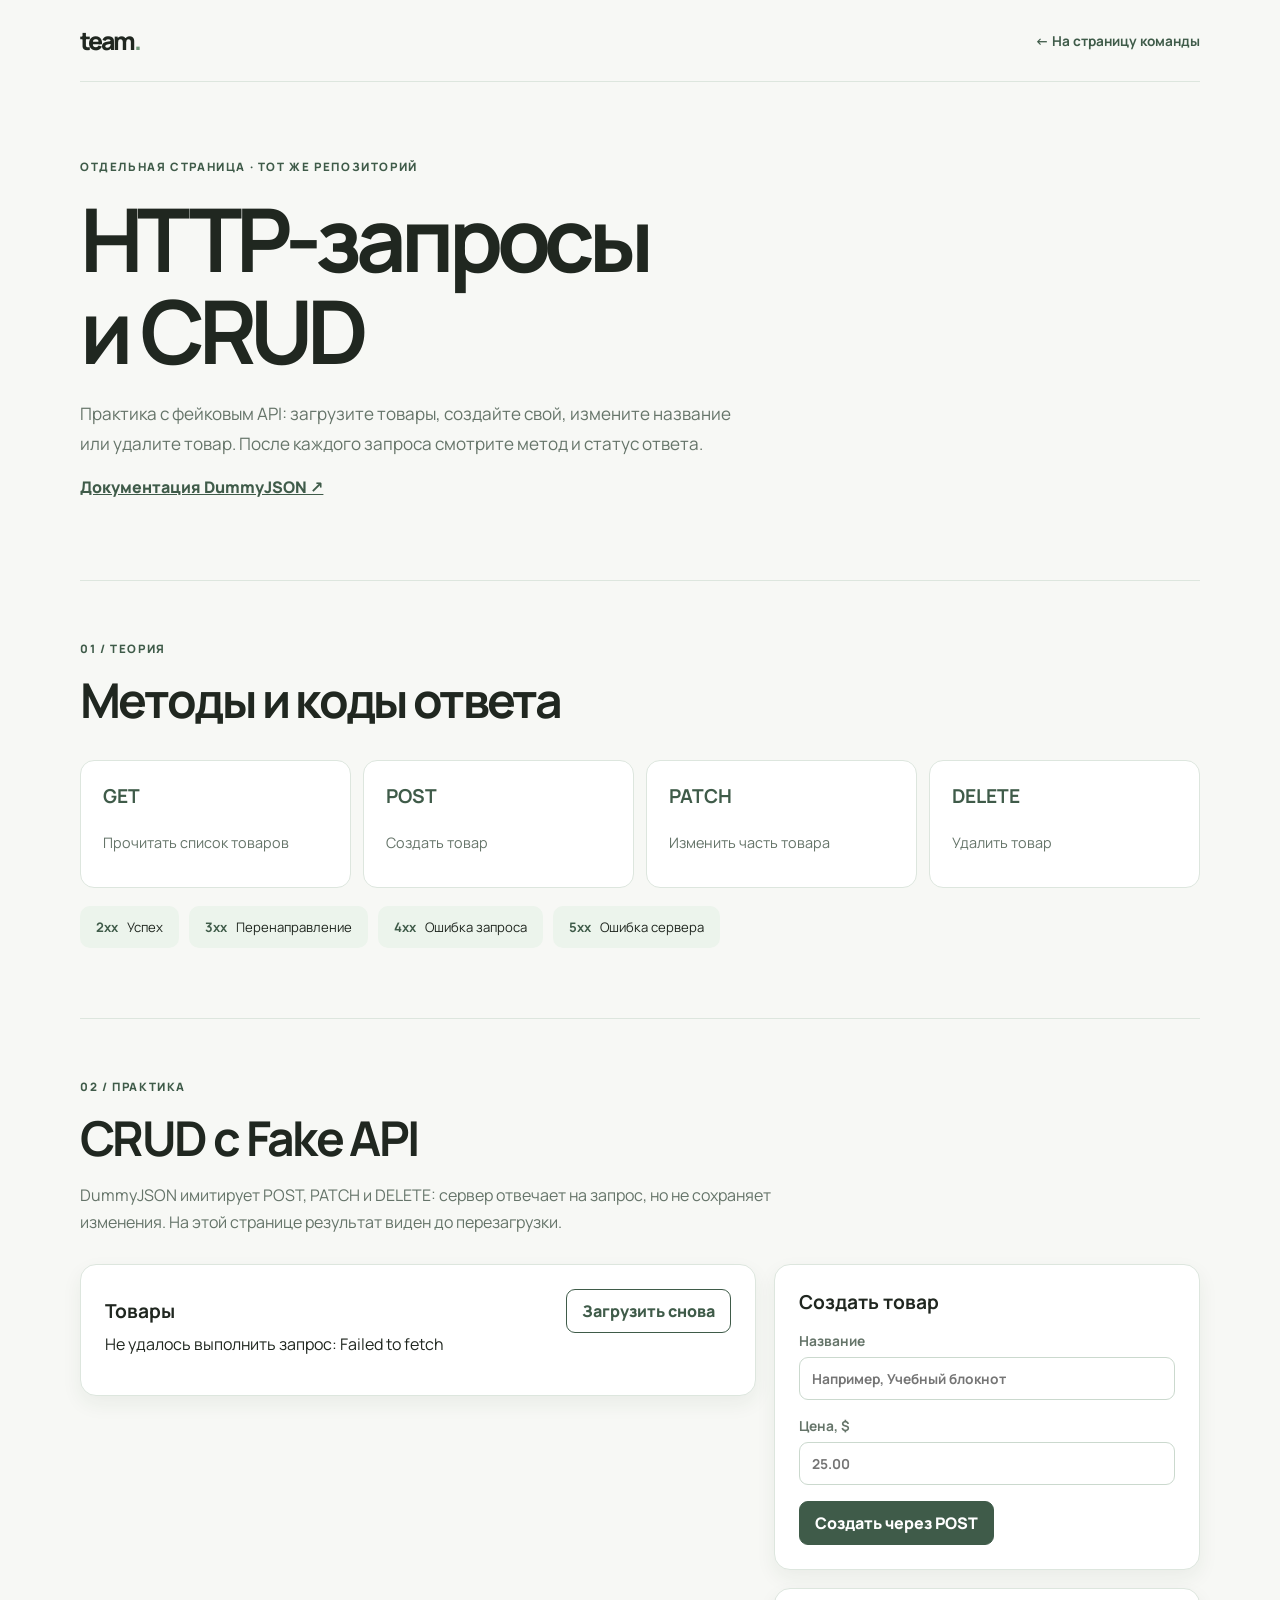
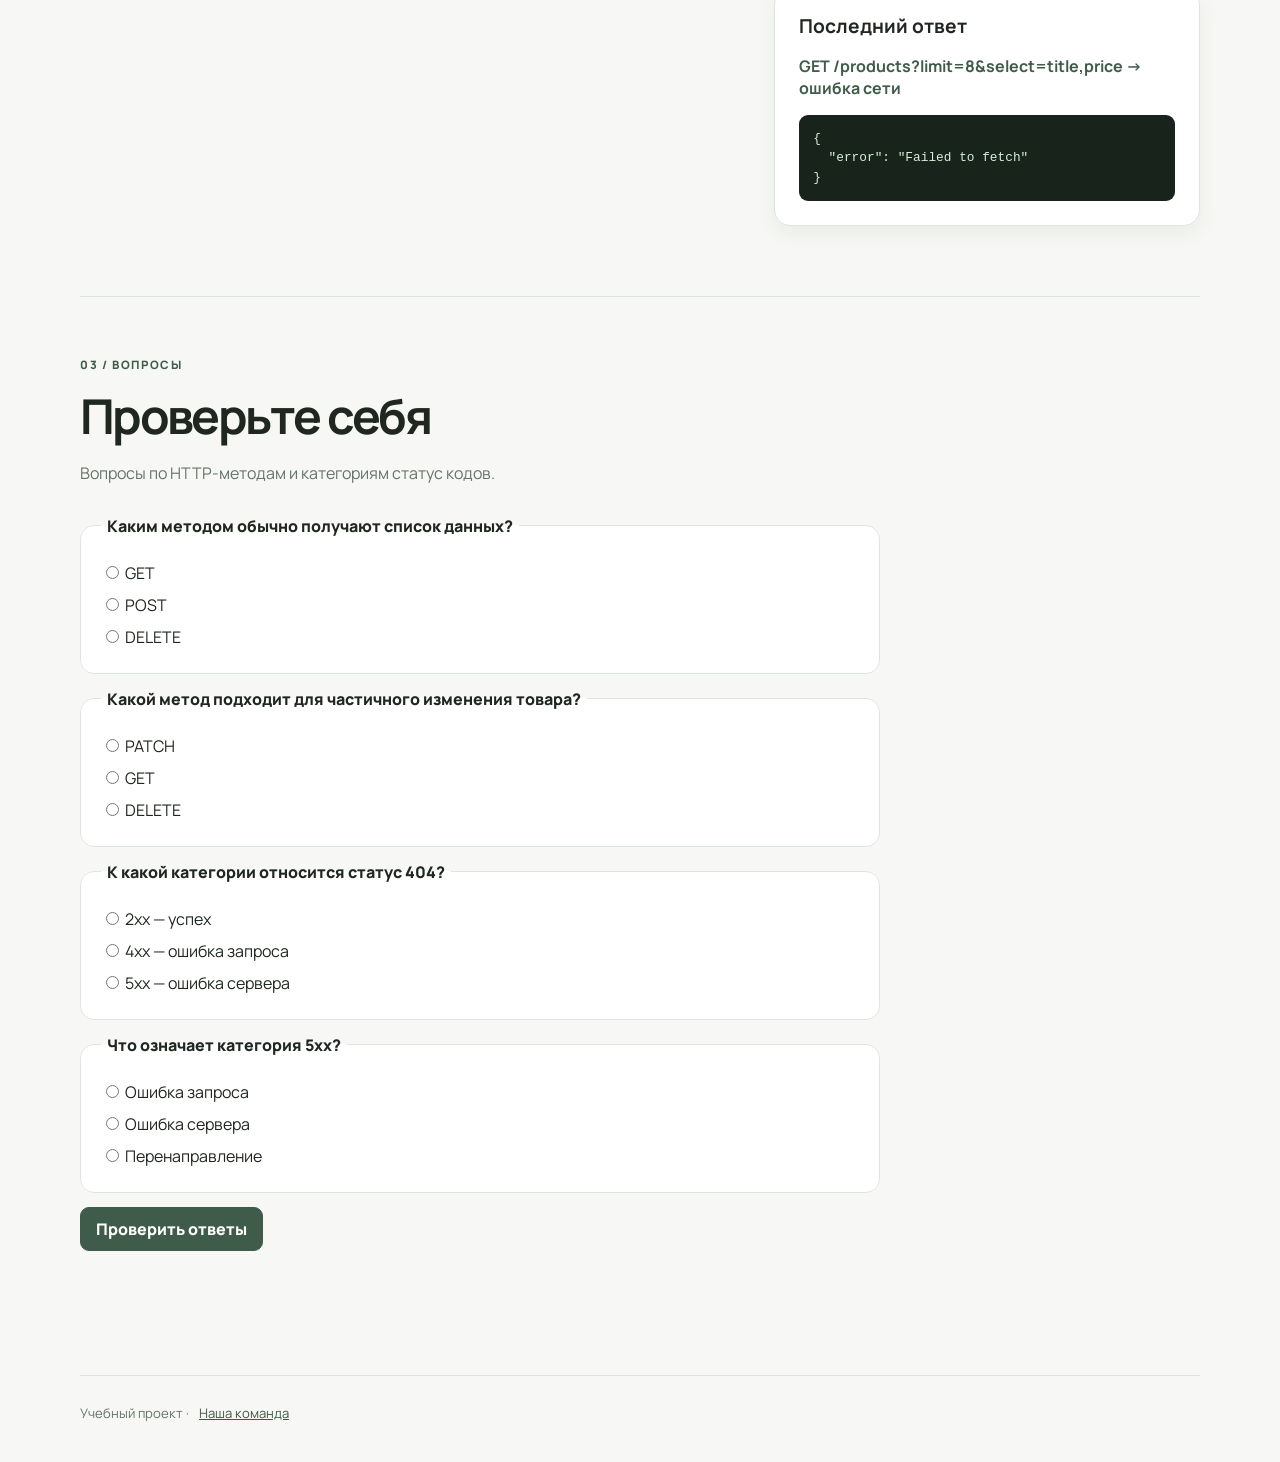
==== site2_resume/team-site/api-lab.html @ 71b509d3 "Add table, dark theme, and HTTP CRUD lab" ====
<!DOCTYPE html>
<html lang="ru">
<head>
<meta charset="UTF-8">
<meta name="viewport" content="width=device-width, initial-scale=1.0">
<title>HTTP и CRUD — Наша команда</title>
<link rel="icon" href="favicon.svg" type="image/svg+xml">
<link href="https://fonts.googleapis.com/css2?family=Manrope:wght@400;500;600;700;800&display=swap" rel="stylesheet">
<link rel="stylesheet" href="api-lab.css?v=1">
</head>
<body>
<div class="api-shell">
  <header class="api-header">
    <a class="api-brand" href="index.html">team<span>.</span></a>
    <a class="back-home" href="index.html">← На страницу команды</a>
  </header>

  <main>
    <section class="api-hero">
      <span class="eyebrow">ОТДЕЛЬНАЯ СТРАНИЦА · ТОТ ЖЕ РЕПОЗИТОРИЙ</span>
      <h1>HTTP-запросы<br>и CRUD</h1>
      <p>Практика с фейковым API: загрузите товары, создайте свой, измените название или удалите товар. После каждого запроса смотрите метод и статус ответа.</p>
      <a href="https://dummyjson.com/docs/products" target="_blank" rel="noopener noreferrer">Документация DummyJSON ↗</a>
    </section>

    <section class="api-section" aria-labelledby="methods-title">
      <div class="section-title">
        <span class="eyebrow">01 / ТЕОРИЯ</span>
        <h2 id="methods-title">Методы и коды ответа</h2>
      </div>
      <div class="method-grid">
        <div class="method-card"><strong>GET</strong><span>Прочитать список товаров</span></div>
        <div class="method-card"><strong>POST</strong><span>Создать товар</span></div>
        <div class="method-card"><strong>PATCH</strong><span>Изменить часть товара</span></div>
        <div class="method-card"><strong>DELETE</strong><span>Удалить товар</span></div>
      </div>
      <div class="status-guide">
        <span><b>2xx</b> Успех</span>
        <span><b>3xx</b> Перенаправление</span>
        <span><b>4xx</b> Ошибка запроса</span>
        <span><b>5xx</b> Ошибка сервера</span>
      </div>
    </section>

    <section class="api-section" aria-labelledby="crud-title">
      <div class="section-title">
        <span class="eyebrow">02 / ПРАКТИКА</span>
        <h2 id="crud-title">CRUD с Fake API</h2>
        <p>DummyJSON имитирует POST, PATCH и DELETE: сервер отвечает на запрос, но не сохраняет изменения. На этой странице результат виден до перезагрузки.</p>
      </div>
      <div class="crud-layout">
        <div class="crud-panel">
          <div class="panel-heading"><h3>Товары</h3><button id="load-products" type="button" class="api-button secondary">Загрузить снова</button></div>
          <p id="product-message" role="status">Загрузка товаров…</p>
          <div id="product-list" class="product-list"></div>
        </div>
        <aside class="crud-side">
          <form id="product-form" class="crud-panel">
            <h3 id="form-title">Создать товар</h3>
            <label>Название <input id="product-title" type="text" maxlength="80" required placeholder="Например, Учебный блокнот"></label>
            <label>Цена, $ <input id="product-price" type="number" min="0.01" max="100000" step="0.01" required placeholder="25.00"></label>
            <div class="form-actions">
              <button class="api-button" id="save-product" type="submit">Создать через POST</button>
              <button class="api-button secondary" id="cancel-edit" type="button" hidden>Отмена</button>
            </div>
          </form>
          <div class="crud-panel response-panel">
            <h3>Последний ответ</h3>
            <p id="request-status" role="status">Ожидание запроса</p>
            <pre id="response-preview">Нажмите кнопку, чтобы отправить запрос.</pre>
          </div>
        </aside>
      </div>
    </section>

    <section class="api-section" aria-labelledby="quiz-title">
      <div class="section-title">
        <span class="eyebrow">03 / ВОПРОСЫ</span>
        <h2 id="quiz-title">Проверьте себя</h2>
        <p>Вопросы по HTTP-методам и категориям статус кодов.</p>
      </div>
      <form id="http-quiz" class="quiz-list">
        <fieldset><legend>Каким методом обычно получают список данных?</legend><label><input type="radio" name="q1" value="GET"> GET</label><label><input type="radio" name="q1" value="POST"> POST</label><label><input type="radio" name="q1" value="DELETE"> DELETE</label></fieldset>
        <fieldset><legend>Какой метод подходит для частичного изменения товара?</legend><label><input type="radio" name="q2" value="PATCH"> PATCH</label><label><input type="radio" name="q2" value="GET"> GET</label><label><input type="radio" name="q2" value="DELETE"> DELETE</label></fieldset>
        <fieldset><legend>К какой категории относится статус 404?</legend><label><input type="radio" name="q3" value="2xx"> 2xx — успех</label><label><input type="radio" name="q3" value="4xx"> 4xx — ошибка запроса</label><label><input type="radio" name="q3" value="5xx"> 5xx — ошибка сервера</label></fieldset>
        <fieldset><legend>Что означает категория 5xx?</legend><label><input type="radio" name="q4" value="client"> Ошибка запроса</label><label><input type="radio" name="q4" value="server"> Ошибка сервера</label><label><input type="radio" name="q4" value="redirect"> Перенаправление</label></fieldset>
        <button class="api-button" type="submit">Проверить ответы</button>
        <p id="quiz-result" role="status"></p>
      </form>
    </section>
  </main>
  <footer class="api-footer">Учебный проект · <a href="index.html">Наша команда</a></footer>
</div>
<script src="api-lab.js?v=1"></script>
</body>
</html>
---- site2_resume/team-site/api-lab.css ----
:root { --bg:#f7f8f5; --card:#fff; --ink:#202720; --muted:#657469; --line:#dde6de; --green:#3f5b49; --pale:#ecf4ec; }
* { box-sizing:border-box; }
body { margin:0; background:var(--bg); color:var(--ink); font-family:Manrope,system-ui,sans-serif; }
button,input { font:inherit; }
a { color:var(--green); }
.api-shell { width:min(1120px,calc(100% - 40px)); margin:auto; }
.api-header { min-height:82px; display:flex; align-items:center; justify-content:space-between; gap:16px; border-bottom:1px solid var(--line); }
.api-brand { color:var(--ink); font-size:1.55rem; font-weight:800; letter-spacing:-.08em; text-decoration:none; }
.api-brand span { color:#73997b; }
.back-home { font-size:.85rem; font-weight:700; text-decoration:none; }
.api-hero { padding:72px 0 82px; max-width:760px; }
.eyebrow { color:var(--green); font-size:.72rem; font-weight:800; letter-spacing:.14em; }
h1,h2,h3,p { margin-top:0; }
h1 { margin:16px 0 22px; font-size:clamp(3rem,7vw,5.5rem); letter-spacing:-.07em; line-height:1.05; }
.api-hero p { max-width:670px; color:var(--muted); font-size:1.07rem; line-height:1.75; }
.api-hero a { font-weight:800; }
.api-section { padding:55px 0 70px; border-top:1px solid var(--line); }
.section-title { margin-bottom:28px; }
.section-title h2 { margin:9px 0 12px; font-size:clamp(2rem,4vw,3rem); letter-spacing:-.055em; }
.section-title p { max-width:750px; color:var(--muted); line-height:1.7; }
.method-grid { display:grid; grid-template-columns:repeat(4,1fr); gap:12px; }
.method-card { display:grid; gap:12px; min-height:128px; padding:22px; border:1px solid var(--line); border-radius:14px; background:var(--card); }
.method-card strong { color:var(--green); font-size:1.2rem; }
.method-card span { color:var(--muted); font-size:.9rem; line-height:1.5; }
.status-guide { display:flex; flex-wrap:wrap; gap:10px; margin-top:18px; }
.status-guide span { padding:12px 16px; border-radius:10px; background:var(--pale); font-size:.82rem; }
.status-guide b { margin-right:6px; color:var(--green); }
.crud-layout { display:grid; grid-template-columns:minmax(0,1.35fr) minmax(290px,.85fr); align-items:start; gap:18px; }
.crud-side { display:grid; gap:18px; }
.crud-panel { padding:24px; border:1px solid var(--line); border-radius:16px; background:var(--card); box-shadow:0 8px 20px #253b2610; }
.crud-panel h3 { margin-bottom:16px; font-size:1.2rem; }
.panel-heading { display:flex; align-items:center; justify-content:space-between; flex-wrap:wrap; gap:10px; }
.panel-heading h3 { margin:0; }
.product-list { display:grid; gap:10px; }
.product-item { display:flex; justify-content:space-between; align-items:center; gap:18px; padding:14px 0; border-top:1px solid var(--line); }
.product-info { min-width:0; }
.product-info strong { display:block; overflow-wrap:anywhere; }
.product-info small { color:var(--muted); }
.product-actions { display:flex; flex-wrap:wrap; gap:6px; }
.product-actions button { padding:8px 10px; border:1px solid var(--line); border-radius:8px; background:var(--pale); color:var(--green); font-weight:700; cursor:pointer; }
.product-actions .delete-button { color:#a63333; background:#fff0ee; }
.crud-panel label { display:grid; gap:7px; margin-bottom:16px; color:var(--muted); font-size:.86rem; font-weight:700; }
.crud-panel input { width:100%; padding:11px 12px; border:1px solid #cbd9ce; border-radius:9px; background:white; color:var(--ink); }
.form-actions { display:flex; flex-wrap:wrap; gap:8px; }
.api-button { padding:10px 15px; border:1px solid var(--green); border-radius:9px; background:var(--green); color:white; font-weight:800; cursor:pointer; }
.api-button.secondary { background:white; color:var(--green); }
.api-button:disabled { opacity:.55; cursor:wait; }
.response-panel p { color:var(--green); font-weight:700; overflow-wrap:anywhere; }
.response-panel pre { max-height:260px; margin:0; padding:14px; overflow:auto; border-radius:9px; background:#17231b; color:#d5f1d8; font-size:.8rem; line-height:1.5; white-space:pre-wrap; overflow-wrap:anywhere; }
.quiz-list { display:grid; gap:14px; max-width:800px; }
.quiz-list fieldset { margin:0; padding:20px; border:1px solid var(--line); border-radius:14px; background:var(--card); }
.quiz-list legend { padding:0 6px; font-weight:800; }
.quiz-list label { display:block; padding:5px 0; cursor:pointer; }
.quiz-list input { accent-color:var(--green); }
.quiz-list .api-button { justify-self:start; }
#quiz-result { min-height:1.5em; color:var(--green); font-weight:800; }
.api-footer { display:flex; gap:10px; padding:28px 0 40px; border-top:1px solid var(--line); color:var(--muted); font-size:.82rem; }
:focus-visible { outline:3px solid #82af8b; outline-offset:3px; }
@media (max-width:800px) { .method-grid { grid-template-columns:repeat(2,1fr); } .crud-layout { grid-template-columns:1fr; } }
@media (max-width:520px) { .api-shell { width:calc(100% - 28px); } .api-hero { padding:50px 0; } .api-section { padding:42px 0; } .method-grid { grid-template-columns:1fr 1fr; } .method-card { padding:14px; } .product-item { align-items:flex-start; flex-direction:column; } }
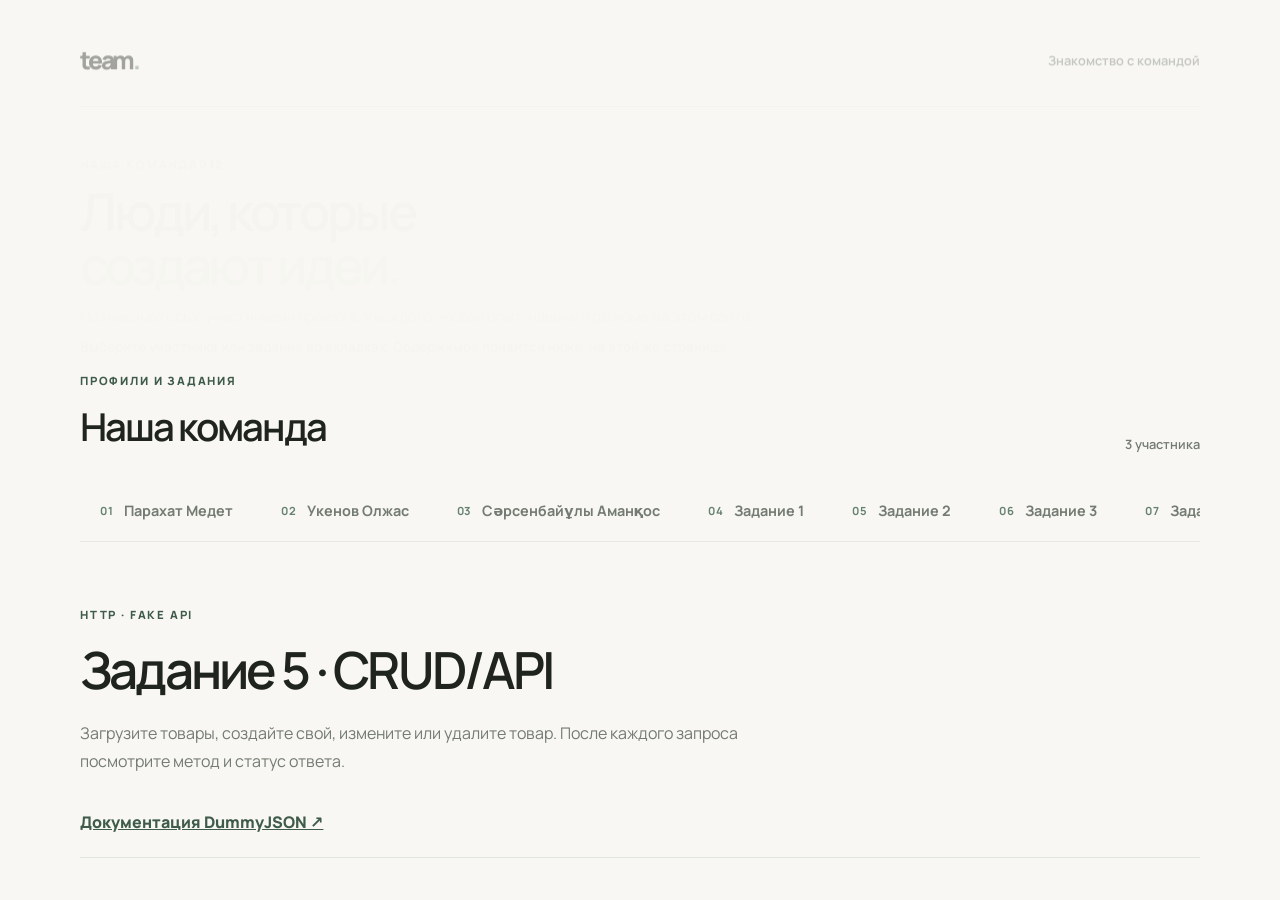
==== commit ded99e9a: "Move CRUD into task five and separate row column selection" ====
--- a/site2_resume/team-site/api-lab.html
+++ b/site2_resume/team-site/api-lab.html
@@ -1,96 +1,12 @@
-<!DOCTYPE html>
+<!doctype html>
 <html lang="ru">
 <head>
-<meta charset="UTF-8">
-<meta name="viewport" content="width=device-width, initial-scale=1.0">
-<title>HTTP и CRUD — Наша команда</title>
-<link rel="icon" href="favicon.svg" type="image/svg+xml">
-<link href="https://fonts.googleapis.com/css2?family=Manrope:wght@400;500;600;700;800&display=swap" rel="stylesheet">
-<link rel="stylesheet" href="api-lab.css?v=1">
+  <meta charset="UTF-8">
+  <meta name="viewport" content="width=device-width, initial-scale=1">
+  <meta http-equiv="refresh" content="0; url=index.html?view=task5">
+  <title>Переход к заданию 5</title>
 </head>
 <body>
-<div class="api-shell">
-  <header class="api-header">
-    <a class="api-brand" href="index.html">team<span>.</span></a>
-    <a class="back-home" href="index.html">← На страницу команды</a>
-  </header>
-
-  <main>
-    <section class="api-hero">
-      <span class="eyebrow">ОТДЕЛЬНАЯ СТРАНИЦА · ТОТ ЖЕ РЕПОЗИТОРИЙ</span>
-      <h1>HTTP-запросы<br>и CRUD</h1>
-      <p>Практика с фейковым API: загрузите товары, создайте свой, измените название или удалите товар. После каждого запроса смотрите метод и статус ответа.</p>
-      <a href="https://dummyjson.com/docs/products" target="_blank" rel="noopener noreferrer">Документация DummyJSON ↗</a>
-    </section>
-
-    <section class="api-section" aria-labelledby="methods-title">
-      <div class="section-title">
-        <span class="eyebrow">01 / ТЕОРИЯ</span>
-        <h2 id="methods-title">Методы и коды ответа</h2>
-      </div>
-      <div class="method-grid">
-        <div class="method-card"><strong>GET</strong><span>Прочитать список товаров</span></div>
-        <div class="method-card"><strong>POST</strong><span>Создать товар</span></div>
-        <div class="method-card"><strong>PATCH</strong><span>Изменить часть товара</span></div>
-        <div class="method-card"><strong>DELETE</strong><span>Удалить товар</span></div>
-      </div>
-      <div class="status-guide">
-        <span><b>2xx</b> Успех</span>
-        <span><b>3xx</b> Перенаправление</span>
-        <span><b>4xx</b> Ошибка запроса</span>
-        <span><b>5xx</b> Ошибка сервера</span>
-      </div>
-    </section>
-
-    <section class="api-section" aria-labelledby="crud-title">
-      <div class="section-title">
-        <span class="eyebrow">02 / ПРАКТИКА</span>
-        <h2 id="crud-title">CRUD с Fake API</h2>
-        <p>DummyJSON имитирует POST, PATCH и DELETE: сервер отвечает на запрос, но не сохраняет изменения. На этой странице результат виден до перезагрузки.</p>
-      </div>
-      <div class="crud-layout">
-        <div class="crud-panel">
-          <div class="panel-heading"><h3>Товары</h3><button id="load-products" type="button" class="api-button secondary">Загрузить снова</button></div>
-          <p id="product-message" role="status">Загрузка товаров…</p>
-          <div id="product-list" class="product-list"></div>
-        </div>
-        <aside class="crud-side">
-          <form id="product-form" class="crud-panel">
-            <h3 id="form-title">Создать товар</h3>
-            <label>Название <input id="product-title" type="text" maxlength="80" required placeholder="Например, Учебный блокнот"></label>
-            <label>Цена, $ <input id="product-price" type="number" min="0.01" max="100000" step="0.01" required placeholder="25.00"></label>
-            <div class="form-actions">
-              <button class="api-button" id="save-product" type="submit">Создать через POST</button>
-              <button class="api-button secondary" id="cancel-edit" type="button" hidden>Отмена</button>
-            </div>
-          </form>
-          <div class="crud-panel response-panel">
-            <h3>Последний ответ</h3>
-            <p id="request-status" role="status">Ожидание запроса</p>
-            <pre id="response-preview">Нажмите кнопку, чтобы отправить запрос.</pre>
-          </div>
-        </aside>
-      </div>
-    </section>
-
-    <section class="api-section" aria-labelledby="quiz-title">
-      <div class="section-title">
-        <span class="eyebrow">03 / ВОПРОСЫ</span>
-        <h2 id="quiz-title">Проверьте себя</h2>
-        <p>Вопросы по HTTP-методам и категориям статус кодов.</p>
-      </div>
-      <form id="http-quiz" class="quiz-list">
-        <fieldset><legend>Каким методом обычно получают список данных?</legend><label><input type="radio" name="q1" value="GET"> GET</label><label><input type="radio" name="q1" value="POST"> POST</label><label><input type="radio" name="q1" value="DELETE"> DELETE</label></fieldset>
-        <fieldset><legend>Какой метод подходит для частичного изменения товара?</legend><label><input type="radio" name="q2" value="PATCH"> PATCH</label><label><input type="radio" name="q2" value="GET"> GET</label><label><input type="radio" name="q2" value="DELETE"> DELETE</label></fieldset>
-        <fieldset><legend>К какой категории относится статус 404?</legend><label><input type="radio" name="q3" value="2xx"> 2xx — успех</label><label><input type="radio" name="q3" value="4xx"> 4xx — ошибка запроса</label><label><input type="radio" name="q3" value="5xx"> 5xx — ошибка сервера</label></fieldset>
-        <fieldset><legend>Что означает категория 5xx?</legend><label><input type="radio" name="q4" value="client"> Ошибка запроса</label><label><input type="radio" name="q4" value="server"> Ошибка сервера</label><label><input type="radio" name="q4" value="redirect"> Перенаправление</label></fieldset>
-        <button class="api-button" type="submit">Проверить ответы</button>
-        <p id="quiz-result" role="status"></p>
-      </form>
-    </section>
-  </main>
-  <footer class="api-footer">Учебный проект · <a href="index.html">Наша команда</a></footer>
-</div>
-<script src="api-lab.js?v=1"></script>
+  <p><a href="index.html?view=task5">Открыть задание 5 CRUD/API</a></p>
 </body>
 </html>
